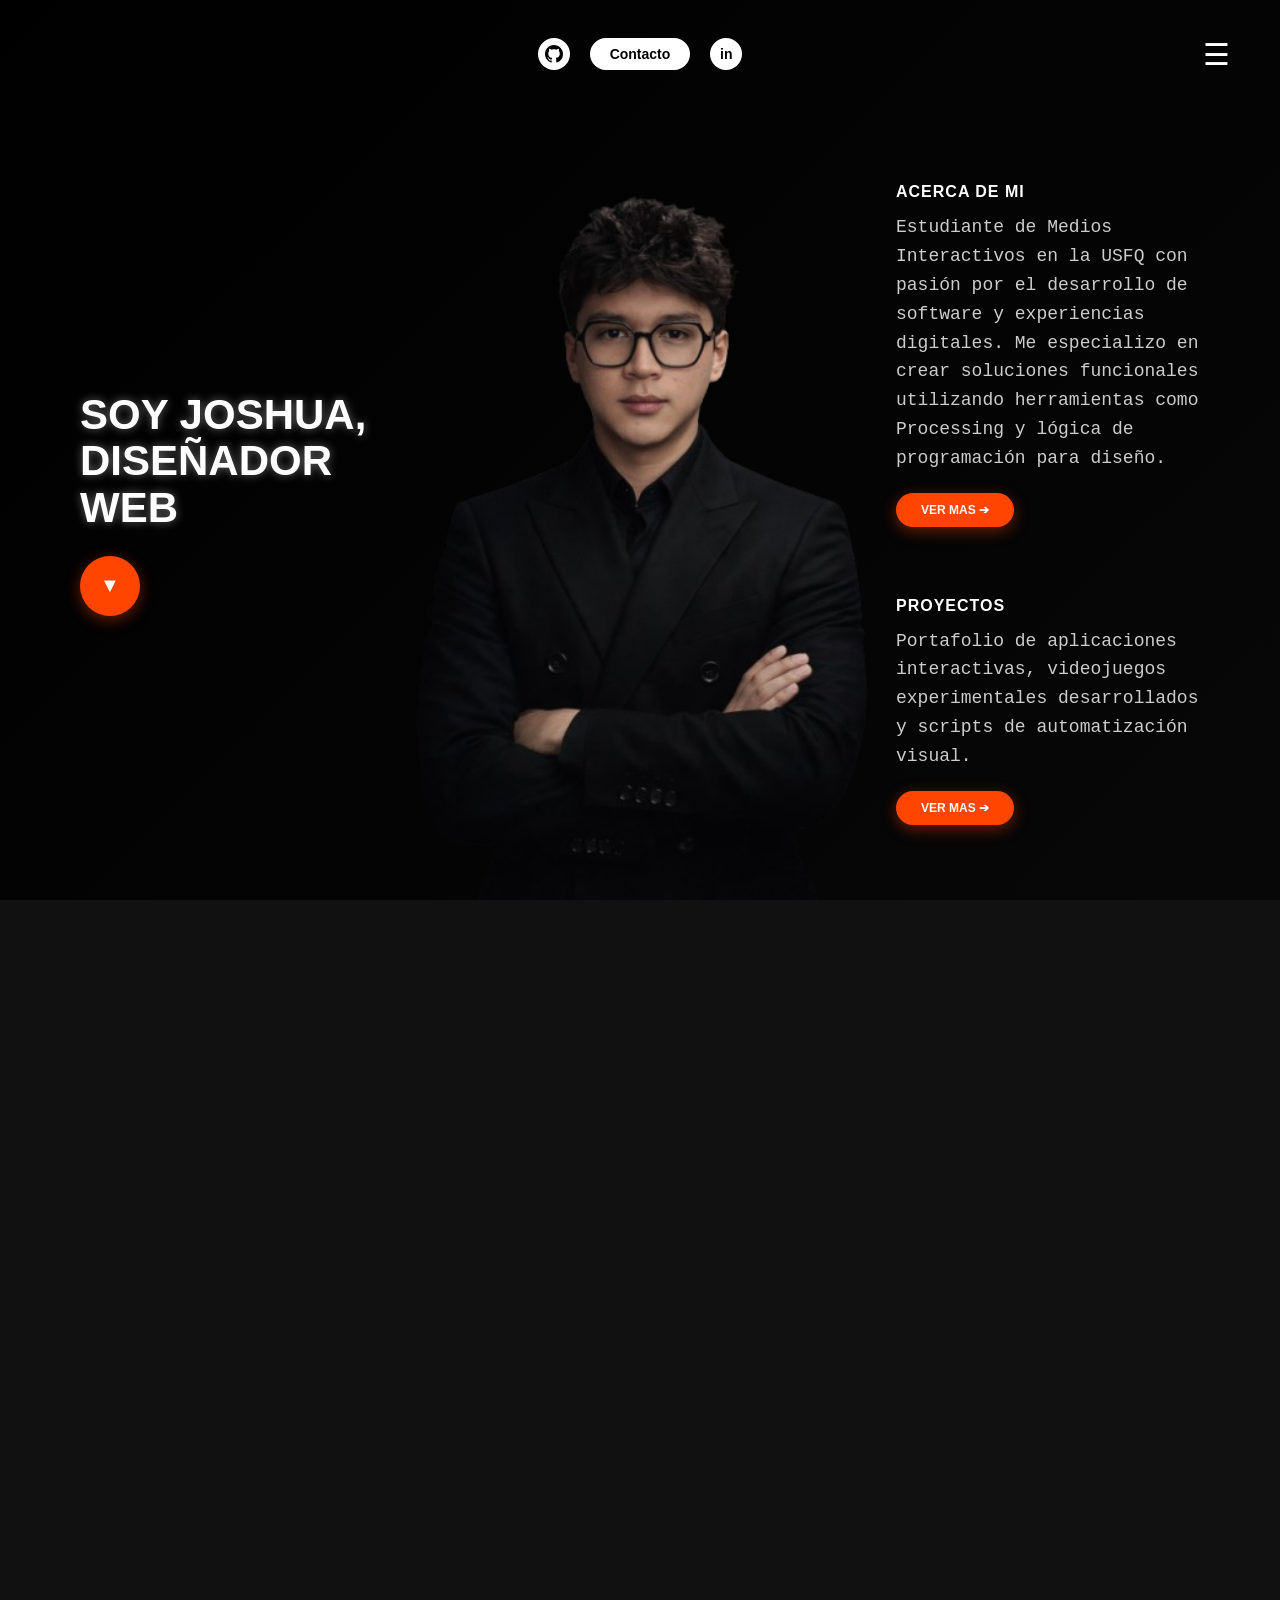
==== index.html @ 3b385e16 "Renombrar home a index para GitHub Pages" ====
<!DOCTYPE html>
<html lang="es">
<head>
    <meta charset="UTF-8">
    <title>Joshua Portafolio</title>
    <link rel="stylesheet" href="../estilos/web.css">
</head>
<body>

    <nav class="barra">
        <div class="redes">
            
            <a href="https://github.com/Scorpwik" target="_blank" rel="noopener" class="circulo-red" title="GitHub">
                <svg width="18" height="18" viewBox="0 0 24 24" fill="currentColor">
                    <path d="M12 0C5.37 0 0 5.37 0 12c0 5.31 3.435 9.795 8.205 11.385.6.105.825-.255.825-.57 0-.285-.015-1.23-.015-2.235-3.015.555-3.795-.735-4.035-1.41-.135-.345-.72-1.41-1.23-1.695-.42-.225-1.02-.78-.015-.795.945-.015 1.62.87 1.845 1.23 1.08 1.815 2.805 1.305 3.495.99.105-.78.42-1.305.765-1.605-2.67-.3-5.46-1.335-5.46-5.925 0-1.305.465-2.385 1.23-3.225-.12-.3-.54-1.53.12-3.18 0 0 1.005-.315 3.3 1.23.96-.27 1.98-.405 3-.405s2.04.135 3 .405c2.295-1.56 3.3-1.23 3.3-1.23.66 1.65.24 2.88.12 3.18.765.84 1.23 1.905 1.23 3.225 0 4.605-2.805 5.625-5.475 5.925.435.375.81 1.095.81 2.22 0 1.605-.015 2.895-.015 3.3 0 .315.225.69.825.57A12.02 12.02 0 0024 12c0-6.63-5.37-12-12-12z"/>
                </svg>
            </a>
            
            <a href="contacto.html" class="pildora">Contacto</a>

            <a href="https://www.linkedin.com" target="_blank" rel="noopener" class="circulo-red" title="LinkedIn">in</a>
            
        </div>
        
        <div class="menu">☰</div>
    </nav>

    <div class="contenedor-principal">
        <div class="bloque-izq">
            <h1>SOY JOSHUA,<br>DISEÑADOR WEB</h1>
            <a href="projects.html" class="flecha">▼</a>
        </div>

        <div class="bloque-foto">
            <img src="../assets/yo.png" alt="Joshua" class="foto">
        </div>

       <div class="bloque-der">
            <div class="info">
                <h3>ACERCA DE MI</h3>
                <p>Estudiante de Medios Interactivos en la USFQ con pasión por el desarrollo de software
                y experiencias digitales. Me especializo en crear soluciones funcionales utilizando 
                herramientas como Processing y lógica de programación para diseño.</p>
                <a href="about_me.html" class="btn">VER MAS ➔</a>
            </div>

            <div class="info">
             <h3>PROYECTOS</h3>
             <p>Portafolio de aplicaciones interactivas, videojuegos experimentales desarrollados y scripts de automatización visual.</p>
             <a href="projects.html" class="btn">VER MAS ➔</a>
            </div>
        </div>
    </div>

    <section id="seccion-proyectos" style="height: 100vh; background-color: #111;"></section>
    <div class="menu-overlay" id="menuOverlay">
        <div class="cerrar-menu" id="cerrarMenu">X</div>
        <nav class="menu-links">
            <a href="home.html">HOME</a>
            <a href="projects.html">PROYECTOS</a>
            <a href="about_me.html">ACERCA DE MÍ</a>
            <a href="contacto.html">CONTÁCTAME</a>
        </nav>
    </div>

    <script>
        // Busca el botón de las 3 rayitas (en home se llama 'menu', en otras 'menu-hamburguesa')
        const btnMenu = document.querySelector('.menu-hamburguesa') || document.querySelector('.menu');
        const overlay = document.getElementById('menuOverlay');
        const btnCerrar = document.getElementById('cerrarMenu');

        if (btnMenu && overlay && btnCerrar) {
            // Al hacer clic en las 3 rayitas, aparece el fondo negro
            btnMenu.addEventListener('click', () => {
                overlay.classList.add('activo');
            });

            // Al hacer clic en la X, desaparece el fondo negro
            btnCerrar.addEventListener('click', () => {
                overlay.classList.remove('activo');
            });
        }
    </script>
</body>
</html>
---- estilos/web.css ----
/* Globales */
* {
    margin: 0;
    padding: 0;
    box-sizing: border-box;
}

html {
    scroll-behavior: smooth;
}

body {
    background-color: #000000;
    background: linear-gradient(-45deg, #000000, #0a0a0a, #2c2c2c, #0a0a0a, #000000);
    background-size: 400% 400%;
    animation: gradienteMovimiento 15s ease infinite;
    color: white;
    font-family: Arial, Helvetica, sans-serif; 
    overflow: hidden; 
}

@keyframes gradienteMovimiento {
    0% { background-position: 0% 50%; }
    50% { background-position: 100% 50%; }
    100% { background-position: 0% 50%; }
}

.texto-consola, .info p, .desc {
    font-family: 'Courier New', Courier, monospace;
    font-size: 18px; 
    line-height: 1.6;
    color: #ccc;
}

/* Botones y UI Compartida */
.btn-regresar {
    position: absolute;
    left: 50px; 
    background-color: #FF4500;
    color: white !important; /* Fuerza el color blanco (quita el azul) */
    text-decoration: none !important; /* Quita la línea de abajo del link */
    width: 45px;
    height: 45px;
    border-radius: 50%;
    display: flex;
    justify-content: center;
    align-items: center;
    font-size: 18px;
    font-weight: bold;
    transition: 0.3s ease;
    box-shadow: 0px 4px 15px rgba(255, 69, 0, 0.4);
    z-index: 100; 
}

.btn-regresar:hover {
    transform: scale(1.1);
    background-color: white; 
    color: #FF4500 !important; 
    box-shadow: 0px 6px 20px rgba(255, 69, 0, 0.6);
}

.btn {
    display: inline-block;
    background-color: #FF4500;
    color: white;
    padding: 10px 25px;
    border-radius: 25px;
    font-family: Arial, sans-serif;
    font-weight: bold;
    font-size: 12px;
    text-decoration: none;
    transition: 0.3s ease;
    box-shadow: 0px 4px 15px rgba(255, 69, 0, 0.4); 
}

.flecha {
    background-color: #FF4500;
    color: white;
    width: 60px;
    height: 60px;
    border-radius: 50%;
    display: flex;
    justify-content: center;
    align-items: center;
    text-decoration: none;
    font-size: 20px;
    transition: 0.3s ease;
    box-shadow: 0px 4px 15px rgba(255, 69, 0, 0.4);
}

.btn:hover, .flecha:hover {
    transform: scale(1.1);
    box-shadow: 0px 6px 20px rgba(255, 69, 0, 0.6);
}

/* Navegación (Header) */
.barra {
    height: 12vh;
    display: flex;
    justify-content: center;
    align-items: center;
    position: relative;
}

.redes { 
    display: flex; 
    gap: 20px; 
    align-items: center; 
}

.circulo-red {
    background-color: white;
    color: black;
    width: 32px;
    height: 32px;
    border-radius: 50%;
    display: flex;
    justify-content: center;
    align-items: center;
    text-decoration: none;
    font-weight: bold;
    font-size: 14px;
    transition: 0.3s ease;
}

.pildora {
    background-color: white;
    color: black;
    height: 32px;
    padding: 0 20px;
    border-radius: 20px;
    display: flex;
    justify-content: center;
    align-items: center;
    text-decoration: none;
    font-weight: bold;
    font-size: 14px;
    transition: 0.3s ease;
}

.circulo-red:hover, .pildora:hover {
    background-color: #FF4500;
    color: white;
    transform: scale(1.1);
}

.menu, .menu-hamburguesa {
    position: absolute;
    right: 50px;
    font-size: 30px;
    cursor: pointer;
}

/* Home */
.contenedor-principal {
    display: flex;
    height: 88vh;
    width: 100%;
}

.bloque-izq {
    width: 30%;
    display: flex;
    flex-direction: column;
    justify-content: center;
    padding-left: 80px;
}

.bloque-izq h1 {
    font-family: Arial, sans-serif;
    font-weight: 900;
    font-size: 42px;
    line-height: 1.1;
    margin-bottom: 25px;
    text-shadow: 0px 0px 10px rgba(255, 255, 255, 0.4);
}

.bloque-foto {
    width: 40%;
    display: flex;
    align-items: flex-end;
    justify-content: center;
}

.foto {
    height: 95%;
    width: auto;
    object-fit: contain;
}

.bloque-der {
    width: 30%;
    display: flex;
    flex-direction: column;
    justify-content: center;
    padding-right: 60px;
    gap: 70px;
}

.info { max-width: 320px; }

.info h3 {
    font-family: Arial, sans-serif;
    font-size: 16px;
    margin-bottom: 12px;
    letter-spacing: 1px;
}

.info p { margin-bottom: 20px; }

/* Acerca de mi */
.pagina-acerca {
    min-height: 100vh;
    overflow-y: auto;
}

.header-acerca {
    display: flex;
    justify-content: center;
    align-items: center;
    padding: 30px 5%;
    position: relative;
    margin-bottom: 30px;
}

.header-acerca h1 {
    font-family: Arial, sans-serif;
    font-weight: 900; 
    font-size: 42px;  
    letter-spacing: 2px; 
    text-shadow: 0px 0px 10px rgba(255, 255, 255, 0.4);
}

.contenedor-acerca {
    display: flex;
    justify-content: center; 
    align-items: stretch; 
    max-width: 1100px; 
    margin: 0 auto;
    padding: 0 20px;
}

h2 {
    font-family: Arial, sans-serif;
    font-weight: bold;
    font-size: 1.4rem;
    margin-bottom: 25px;
    text-shadow: 0px 0px 8px rgba(255, 255, 255, 0.3);
}

.col-izq {
    width: 42%; 
    padding-right: 40px; 
    display: flex;
    flex-direction: column;
}

.col-izq p {
    line-height: 2;
    margin-bottom: 40px;
}

.col-centro {
    width: 16%; 
    display: flex;
    flex-direction: column;
    align-items: center;
    justify-content: space-between; 
    padding: 10px 0 30px 0; 
}

.rombo {
    width: 34px;  
    height: 34px; 
    background: linear-gradient(135deg, #FF4500 0%, #1a0700 100%);
    transform: rotate(45deg);
    box-shadow: inset -2px -2px 5px rgba(0,0,0,0.5);
}

.rombo.izq { margin-right: 45px; }
.rombo.der { margin-left: 45px; }

.col-der {
    width: 42%; 
    padding-left: 40px; 
}

.grupo-habilidades { margin-bottom: 40px; }

.titulo-cat {
    font-family: 'Courier New', Courier, monospace;
    font-size: 17px;
    color: #ccc;
    margin-bottom: 15px;
}

.arbol { margin-left: 10px; }

.rama {
    position: relative;
    padding-left: 25px;
    padding-bottom: 20px;
}

.rama::before {
    content: '';
    position: absolute;
    top: 0; bottom: 0; left: 0;
    width: 1px;
    background-color: #888;
}

.rama:first-child::before { top: 15px; }
.rama:last-child::before { bottom: calc(100% - 15px); }

.rama::after {
    content: '';
    position: absolute;
    top: 14px; left: 0;
    width: 20px; height: 1px;
    background-color: #888;
}

.etiqueta {
    display: inline-block;
    background-color: #FF4500;
    color: white;
    padding: 4px 10px;
    border-radius: 4px;
    font-family: 'Courier New', Courier, monospace;
    font-weight: bold;
    font-size: 14px;
    margin-bottom: 8px;
    position: relative;
    z-index: 2;
}

/* Proyectos */
body.pagina-proyectos {
    min-height: 100vh;
    overflow-y: auto !important; 
    overflow-x: hidden;
}

.contenedor-proyectos {
    display: flex;
    padding: 0 3%;
    gap: 60px;
    max-width: 1700px;
    margin: 0 auto;
    margin-top: 4vh;
}

.galeria-grid {
    flex: 1;
    display: grid;
    grid-template-columns: repeat(3, 1fr); 
    gap: 120px 40px; 
    padding-bottom: 150px;
}

.contenedor-ficha {
    display: flex;
    flex-direction: column;
    gap: 20px;
}

.caja-proyecto {
    position: relative;
    aspect-ratio: 4 / 3; 
    background-color: #222; 
    border-radius: 10px;
    overflow: hidden;
    transition: transform 0.3s ease, box-shadow 0.3s ease;
    box-shadow: 0 4px 15px rgba(0,0,0,0.5);
}

.caja-proyecto img {
    width: 100%;
    height: 100%;
    object-fit: cover;
    opacity: 0.8; 
    transition: 0.3s;
}

.caja-proyecto:hover {
    transform: translateY(-8px);
    box-shadow: 0 10px 30px rgba(255, 69, 0, 0.5);
}

.caja-proyecto:hover img {
    opacity: 1; 
    transform: scale(1.05); 
}

.overlay {
    position: absolute;
    top: 0; left: 0;
    width: 100%; height: 100%;
    background: rgba(255, 69, 0, 0.8);
    display: flex;
    justify-content: center;
    align-items: center;
    color: white;
    font-family: Arial, sans-serif;
    font-size: 20px;
    font-weight: 900;
    letter-spacing: 2px;
    opacity: 0;
    transition: 0.3s ease;
}

.caja-proyecto:hover .overlay {
    opacity: 1;
}

.texto-abajo h3 {
    font-family: Arial, sans-serif;
    font-weight: bold;
    font-size: 20px;
    margin-bottom: 10px;
    color: white;
    text-transform: uppercase;
    letter-spacing: 1px;
}

.texto-abajo .texto-consola {
    font-size: 15px;
    line-height: 1.6;
    color: #bbb;
}

/* Nav lateral y animaciones */
.barra-navegacion {
    width: 60px;
    display: flex;
    justify-content: center;
}

.riel-naranja {
    position: sticky;
    top: calc(50vh - 175px); 
    width: 18px; 
    height: 350px; 
    background-color: #FF4500;
    border-radius: 20px;
    display: flex;
    flex-direction: column;
    justify-content: space-between; 
    align-items: center;
    padding: 10px 0;
    box-shadow: 0 0 15px rgba(255, 69, 0, 0.4);
}

.hueco-negro {
    display: block;
    width: 12px;
    height: 12px;
    background-color: #0d0d0d; 
    border-radius: 50%;
    cursor: pointer;
    transition: transform 0.2s ease;
}

.hueco-negro:hover {
    transform: scale(1.5);
}

#fila-1, #fila-2 {
    scroll-margin-top: 150px; 
}

.bola-verde {
    position: absolute;
    width: 16px; 
    height: 16px;
    background-color: #2F8867; 
    border-radius: 50%;
    top: 8px; /* Posición inicial */
    transition: top 0.3s ease; /* Transición suave al soltarla */
    cursor: grab; /* Muestra una manito abierta indicando que se puede agarrar */
    z-index: 10;
}

/* Cambia a una manito cerrada cuando le das clic y la arrastras */
.bola-verde:active {
    cursor: grabbing; 
}

@keyframes saltarBola {
    0%, 49.99%   { top: 8px; }      
    50%, 100%    { top: 326px; }    
}

/* Contacto */
body.pagina-contacto {
    overflow-y: auto !important;
}

.contenedor-contacto {
    display: flex;
    justify-content: center;
    align-items: center;
    padding: 0 20px;
    margin-top: 2vh;
}

.caja-formulario {
    background-color: rgba(15, 15, 15, 0.8);
    border: 1px solid #333;
    border-radius: 15px;
    padding: 50px;
    width: 100%;
    max-width: 600px;
    box-shadow: 0 10px 30px rgba(0,0,0,0.8);
}

.caja-formulario h2 {
    text-align: center;
    font-size: 2rem;
    letter-spacing: 2px;
}

.grupo-form {
    margin-bottom: 25px;
    display: flex;
    flex-direction: column;
}

.grupo-form label {
    font-family: Arial, sans-serif;
    font-weight: bold;
    font-size: 14px;
    margin-bottom: 8px;
    color: #FF4500;
}

.input-con-boton {
    display: flex;
    align-items: center;
    gap: 10px;
}

.input-con-boton input[type="text"],
.input-con-boton input[type="tel"],
.input-con-boton input[type="email"],
.input-con-boton textarea {
    flex: 1;
    background-color: #000;
    border: 1px solid #444;
    border-radius: 8px;
    padding: 12px 15px;
    color: white;
    font-family: 'Courier New', Courier, monospace;
    font-size: 15px;
    transition: 0.3s ease;
}

.input-con-boton input:focus,
.input-con-boton textarea:focus {
    outline: none;
    border-color: #FF4500;
    box-shadow: 0 0 10px rgba(255, 69, 0, 0.3);
}

.input-con-boton textarea {
    resize: vertical;
}

.btn-borrar {
    background-color: transparent;
    border: 1px solid #555;
    color: #888;
    width: 35px;
    height: 35px;
    border-radius: 5px;
    font-weight: bold;
    cursor: pointer;
    transition: 0.3s;
}

.btn-borrar:hover {
    background-color: #FF4500;
    border-color: #FF4500;
    color: white;
}

.btn-borrar-txt {
    align-self: flex-start;
    margin-top: 5px;
}

.grupo-radios {
    display: flex;
    gap: 20px;
    align-items: center;
}

.label-radio {
    color: white !important;
    font-weight: normal !important;
    cursor: pointer;
}

.btn-enviar {
    font-size: 16px;
    padding: 15px 40px;
    cursor: pointer;
    border: none;
}
/* =========================================
   7. MENÚ HAMBURGUESA (Pantalla Completa)
   ========================================= */
.menu-overlay {
    position: fixed;
    top: 0;
    left: 0;
    width: 100%;
    height: 100vh;
    background-color: rgba(0, 0, 0, 0.95); /* Fondo negro casi sólido */
    z-index: 9999; /* Por encima de toda la página */
    display: flex;
    justify-content: center;
    align-items: center;
    
    /* Animación para que aparezca y desaparezca suavemente */
    opacity: 0;
    pointer-events: none; /* Inhabilita los clics cuando está invisible */
    transition: opacity 0.4s ease;
}

/* Esta clase se activará con JavaScript */
.menu-overlay.activo {
    opacity: 1;
    pointer-events: all;
}

.cerrar-menu {
    position: absolute;
    top: 40px;
    right: 50px;
    font-size: 35px;
    color: white;
    cursor: pointer;
    font-family: Arial, sans-serif;
    font-weight: bold;
    transition: 0.3s;
}

.cerrar-menu:hover {
    color: #FF4500;
    transform: scale(1.1);
}

.menu-links {
    display: flex;
    flex-direction: column;
    gap: 40px;
    text-align: center;
}

.menu-links a {
    color: white;
    text-decoration: none;
    font-family: Arial, sans-serif;
    font-size: 36px;
    font-weight: 900;
    letter-spacing: 4px;
    transition: 0.3s;
}

.menu-links a:hover {
    color: #FF4500;
    transform: translateY(-5px); /* Pequeño salto al pasar el mouse */
}
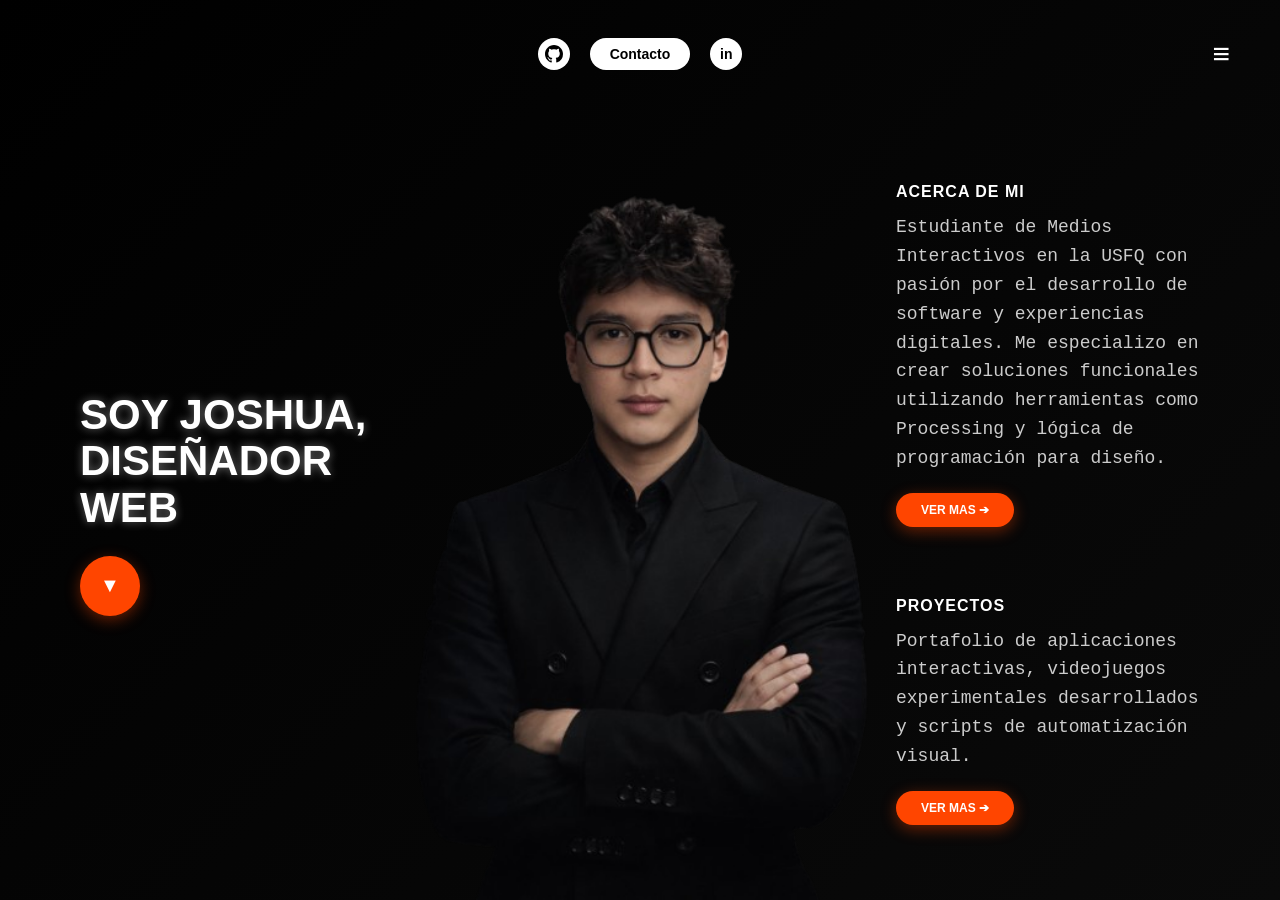
==== commit c74eeda8: "Arreglando rutas de CSS y fotos" ====
--- a/index.html
+++ b/index.html
@@ -3,83 +3,68 @@
 <head>
     <meta charset="UTF-8">
     <title>Joshua Portafolio</title>
-    <link rel="stylesheet" href="../estilos/web.css">
+    <link rel="stylesheet" href="estilos/web.css">
 </head>
 <body>
 
     <nav class="barra">
         <div class="redes">
-            
             <a href="https://github.com/Scorpwik" target="_blank" rel="noopener" class="circulo-red" title="GitHub">
                 <svg width="18" height="18" viewBox="0 0 24 24" fill="currentColor">
                     <path d="M12 0C5.37 0 0 5.37 0 12c0 5.31 3.435 9.795 8.205 11.385.6.105.825-.255.825-.57 0-.285-.015-1.23-.015-2.235-3.015.555-3.795-.735-4.035-1.41-.135-.345-.72-1.41-1.23-1.695-.42-.225-1.02-.78-.015-.795.945-.015 1.62.87 1.845 1.23 1.08 1.815 2.805 1.305 3.495.99.105-.78.42-1.305.765-1.605-2.67-.3-5.46-1.335-5.46-5.925 0-1.305.465-2.385 1.23-3.225-.12-.3-.54-1.53.12-3.18 0 0 1.005-.315 3.3 1.23.96-.27 1.98-.405 3-.405s2.04.135 3 .405c2.295-1.56 3.3-1.23 3.3-1.23.66 1.65.24 2.88.12 3.18.765.84 1.23 1.905 1.23 3.225 0 4.605-2.805 5.625-5.475 5.925.435.375.81 1.095.81 2.22 0 1.605-.015 2.895-.015 3.3 0 .315.225.69.825.57A12.02 12.02 0 0024 12c0-6.63-5.37-12-12-12z"/>
                 </svg>
             </a>
-            
-            <a href="contacto.html" class="pildora">Contacto</a>
-
+            <a href="paginas/contacto.html" class="pildora">Contacto</a>
             <a href="https://www.linkedin.com" target="_blank" rel="noopener" class="circulo-red" title="LinkedIn">in</a>
-            
         </div>
-        
-        <div class="menu">☰</div>
+        <div class="menu-hamburguesa">≡</div>
     </nav>
 
     <div class="contenedor-principal">
         <div class="bloque-izq">
             <h1>SOY JOSHUA,<br>DISEÑADOR WEB</h1>
-            <a href="projects.html" class="flecha">▼</a>
+            <a href="paginas/projects.html" class="flecha">▼</a>
         </div>
 
         <div class="bloque-foto">
-            <img src="../assets/yo.png" alt="Joshua" class="foto">
+            <img src="assets/yo.png" alt="Joshua" class="foto">
         </div>
 
-       <div class="bloque-der">
+        <div class="bloque-der">
             <div class="info">
                 <h3>ACERCA DE MI</h3>
-                <p>Estudiante de Medios Interactivos en la USFQ con pasión por el desarrollo de software
-                y experiencias digitales. Me especializo en crear soluciones funcionales utilizando 
-                herramientas como Processing y lógica de programación para diseño.</p>
-                <a href="about_me.html" class="btn">VER MAS ➔</a>
+                <p>Estudiante de Medios Interactivos en la USFQ con pasión por el desarrollo de software y experiencias digitales. Me especializo en crear soluciones funcionales utilizando herramientas como Processing y lógica de programación para diseño.</p>
+                <a href="paginas/about_me.html" class="btn">VER MAS ➔</a>
             </div>
 
             <div class="info">
-             <h3>PROYECTOS</h3>
-             <p>Portafolio de aplicaciones interactivas, videojuegos experimentales desarrollados y scripts de automatización visual.</p>
-             <a href="projects.html" class="btn">VER MAS ➔</a>
+                <h3>PROYECTOS</h3>
+                <p>Portafolio de aplicaciones interactivas, videojuegos experimentales desarrollados y scripts de automatización visual.</p>
+                <a href="paginas/projects.html" class="btn">VER MAS ➔</a>
             </div>
         </div>
     </div>
 
-    <section id="seccion-proyectos" style="height: 100vh; background-color: #111;"></section>
     <div class="menu-overlay" id="menuOverlay">
         <div class="cerrar-menu" id="cerrarMenu">X</div>
         <nav class="menu-links">
-            <a href="home.html">HOME</a>
-            <a href="projects.html">PROYECTOS</a>
-            <a href="about_me.html">ACERCA DE MÍ</a>
-            <a href="contacto.html">CONTÁCTAME</a>
+            <a href="index.html">HOME</a>
+            <a href="paginas/projects.html">PROYECTOS</a>
+            <a href="paginas/about_me.html">ACERCA DE MÍ</a>
+            <a href="paginas/contacto.html">CONTÁCTAME</a>
         </nav>
     </div>
 
     <script>
-        // Busca el botón de las 3 rayitas (en home se llama 'menu', en otras 'menu-hamburguesa')
         const btnMenu = document.querySelector('.menu-hamburguesa') || document.querySelector('.menu');
         const overlay = document.getElementById('menuOverlay');
         const btnCerrar = document.getElementById('cerrarMenu');
 
         if (btnMenu && overlay && btnCerrar) {
-            // Al hacer clic en las 3 rayitas, aparece el fondo negro
-            btnMenu.addEventListener('click', () => {
-                overlay.classList.add('activo');
-            });
-
-            // Al hacer clic en la X, desaparece el fondo negro
-            btnCerrar.addEventListener('click', () => {
-                overlay.classList.remove('activo');
-            });
+            btnMenu.addEventListener('click', () => { overlay.classList.add('activo'); });
+            btnCerrar.addEventListener('click', () => { overlay.classList.remove('activo'); });
         }
     </script>
+
 </body>
 </html>
--- a/estilos/web.css
+++ b/estilos/web.css
@@ -671,5 +671,5 @@
 
 .menu-links a:hover {
     color: #FF4500;
-    transform: translateY(-5px); /* Pequeño salto al pasar el mouse */
+    transform: translateY(-5px);
 }
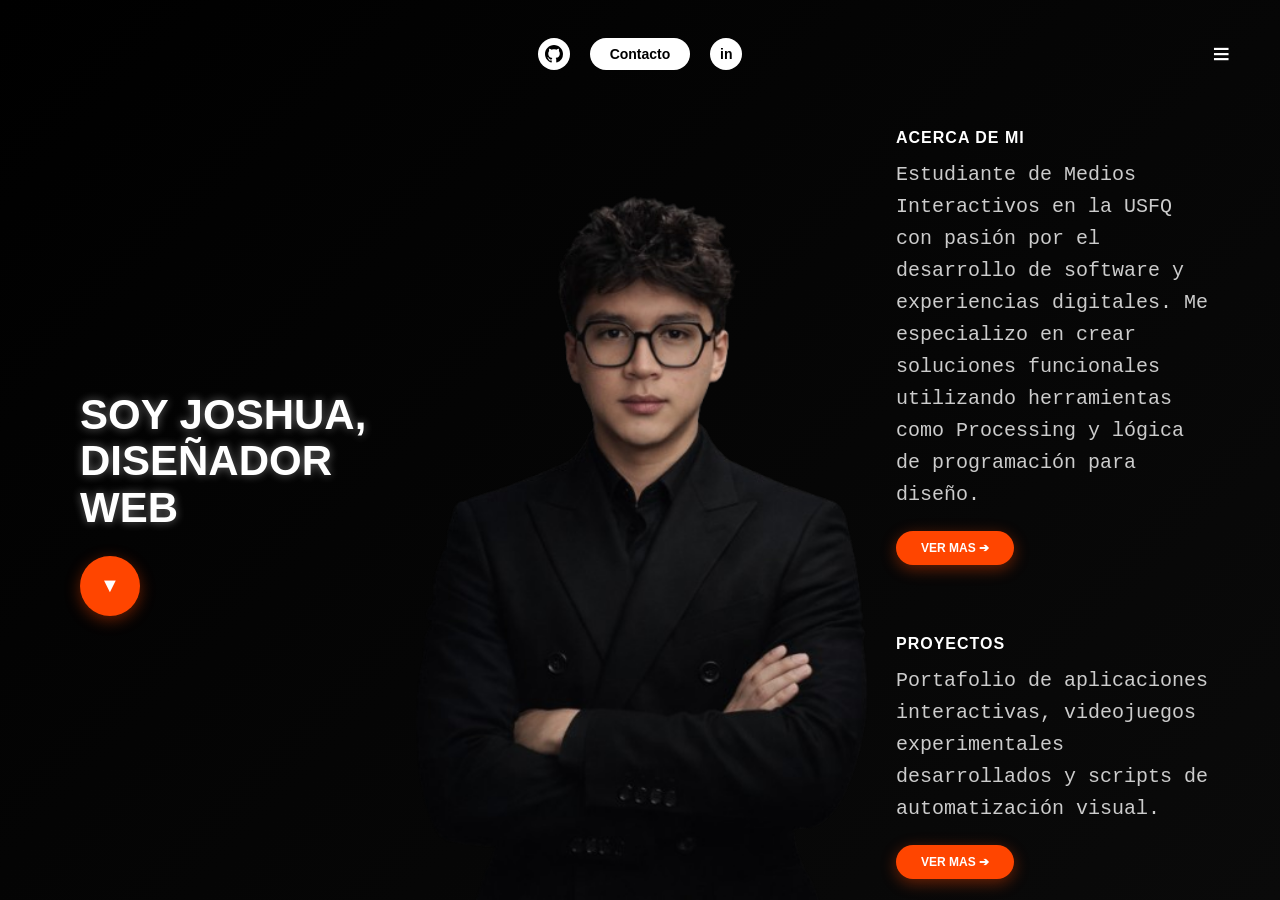
==== commit e497e708: "Arreglando rutas de CSS y fotos" ====
--- a/index.html
+++ b/index.html
@@ -15,7 +15,7 @@
                 </svg>
             </a>
             <a href="paginas/contacto.html" class="pildora">Contacto</a>
-            <a href="https://www.linkedin.com" target="_blank" rel="noopener" class="circulo-red" title="LinkedIn">in</a>
+            <a href="https://www.linkedin.com/in/joshua-lozada-95817a232" target="_blank" rel="noopener" class="circulo-red" title="LinkedIn">in</a>
         </div>
         <div class="menu-hamburguesa">≡</div>
     </nav>
@@ -48,7 +48,7 @@
     <div class="menu-overlay" id="menuOverlay">
         <div class="cerrar-menu" id="cerrarMenu">X</div>
         <nav class="menu-links">
-            <a href="index.html">HOME</a>
+            <a href="../index.html">HOME</a>
             <a href="paginas/projects.html">PROYECTOS</a>
             <a href="paginas/about_me.html">ACERCA DE MÍ</a>
             <a href="paginas/contacto.html">CONTÁCTAME</a>
--- a/estilos/web.css
+++ b/estilos/web.css
@@ -1,4 +1,6 @@
-/* Globales */
+/* =========================================
+   1. GLOBALES Y TIPOGRAFÍA
+   ========================================= */
 * {
     margin: 0;
     padding: 0;
@@ -16,7 +18,7 @@
     animation: gradienteMovimiento 15s ease infinite;
     color: white;
     font-family: Arial, Helvetica, sans-serif; 
-    overflow: hidden; 
+    overflow-x: hidden; 
 }
 
 @keyframes gradienteMovimiento {
@@ -27,18 +29,29 @@
 
 .texto-consola, .info p, .desc {
     font-family: 'Courier New', Courier, monospace;
-    font-size: 18px; 
+    font-size: 20px; 
     line-height: 1.6;
     color: #ccc;
 }
 
-/* Botones y UI Compartida */
+
+h2 {
+    font-family: Arial, sans-serif;
+    font-weight: bold;
+    font-size: 1.4rem;
+    margin-bottom: 25px;
+    text-shadow: 0px 0px 8px rgba(255, 255, 255, 0.3);
+}
+
+/* =========================================
+   2. COMPONENTES UI (BOTONES Y ETIQUETAS)
+   ========================================= */
 .btn-regresar {
     position: absolute;
     left: 50px; 
     background-color: #FF4500;
-    color: white !important; /* Fuerza el color blanco (quita el azul) */
-    text-decoration: none !important; /* Quita la línea de abajo del link */
+    color: white !important;
+    text-decoration: none !important;
     width: 45px;
     height: 45px;
     border-radius: 50%;
@@ -93,7 +106,26 @@
     box-shadow: 0px 6px 20px rgba(255, 69, 0, 0.6);
 }
 
-/* Navegación (Header) */
+.pildora-cat {
+    display: inline-block;
+    font-family: Arial, sans-serif;
+    font-size: 11px;
+    font-weight: bold;
+    text-transform: uppercase;
+    letter-spacing: 1px;
+    padding: 4px 12px;
+    border-radius: 15px;
+    margin-bottom: 12px;
+}
+
+.cat-programacion { border: 1px solid #4da6ff; color: #4da6ff; } 
+.cat-fotografia { border: 1px solid #e6e6e6; color: #e6e6e6; }   
+.cat-animacion { border: 1px solid #FF4500; color: #FF4500; }     
+.cat-proceso { border: 1px solid #555; color: #888; }             
+
+/* =========================================
+   3. NAVEGACIÓN (HEADER Y MENÚ HAMBURGUESA)
+   ========================================= */
 .barra {
     height: 12vh;
     display: flex;
@@ -151,7 +183,71 @@
     cursor: pointer;
 }
 
-/* Home */
+.menu-overlay {
+    position: fixed;
+    top: 0;
+    left: 0;
+    width: 100%;
+    height: 100vh;
+    background-color: rgba(0, 0, 0, 0.95);
+    z-index: 9999; 
+    display: flex;
+    justify-content: center;
+    align-items: center;
+    opacity: 0;
+    pointer-events: none; 
+    transition: opacity 0.4s ease;
+}
+
+.menu-overlay.activo {
+    opacity: 1;
+    pointer-events: all;
+}
+
+.cerrar-menu {
+    position: absolute;
+    top: 40px;
+    right: 50px;
+    font-size: 35px;
+    color: white;
+    cursor: pointer;
+    font-family: Arial, sans-serif;
+    font-weight: bold;
+    transition: 0.3s;
+}
+
+.cerrar-menu:hover {
+    color: #FF4500;
+    transform: scale(1.1);
+}
+
+.menu-links {
+    display: flex;
+    flex-direction: column;
+    gap: 40px;
+    text-align: center;
+}
+
+.menu-links a {
+    color: white;
+    text-decoration: none;
+    font-family: Arial, sans-serif;
+    font-size: 36px;
+    font-weight: 900;
+    letter-spacing: 4px;
+    transition: 0.3s;
+}
+
+.menu-links a:hover {
+    color: #FF4500;
+    transform: translateY(-5px);
+}
+
+/* =========================================
+   4. PÁGINAS PRINCIPALES
+   ========================================= */
+
+/* --- 4.1 Home --- */
 .contenedor-principal {
     display: flex;
     height: 88vh;
@@ -208,10 +304,10 @@
 
 .info p { margin-bottom: 20px; }
 
-/* Acerca de mi */
+/* --- 4.2 Acerca de Mí --- */
 .pagina-acerca {
     min-height: 100vh;
-    overflow-y: auto;
+    overflow: hidden;
 }
 
 .header-acerca {
@@ -240,14 +336,6 @@
     padding: 0 20px;
 }
 
-h2 {
-    font-family: Arial, sans-serif;
-    font-weight: bold;
-    font-size: 1.4rem;
-    margin-bottom: 25px;
-    text-shadow: 0px 0px 8px rgba(255, 255, 255, 0.3);
-}
-
 .col-izq {
     width: 42%; 
     padding-right: 40px; 
@@ -266,13 +354,13 @@
     flex-direction: column;
     align-items: center;
     justify-content: space-between; 
-    padding: 10px 0 30px 0; 
+    padding: 10px 0 100px 0; 
 }
 
 .rombo {
     width: 34px;  
     height: 34px; 
-    background: linear-gradient(135deg, #FF4500 0%, #1a0700 100%);
+    background: linear-gradient(135deg, #FF4500 0%, #371002 100%);
     transform: rotate(45deg);
     box-shadow: inset -2px -2px 5px rgba(0,0,0,0.5);
 }
@@ -335,164 +423,7 @@
     z-index: 2;
 }
 
-/* Proyectos */
-body.pagina-proyectos {
-    min-height: 100vh;
-    overflow-y: auto !important; 
-    overflow-x: hidden;
-}
-
-.contenedor-proyectos {
-    display: flex;
-    padding: 0 3%;
-    gap: 60px;
-    max-width: 1700px;
-    margin: 0 auto;
-    margin-top: 4vh;
-}
-
-.galeria-grid {
-    flex: 1;
-    display: grid;
-    grid-template-columns: repeat(3, 1fr); 
-    gap: 120px 40px; 
-    padding-bottom: 150px;
-}
-
-.contenedor-ficha {
-    display: flex;
-    flex-direction: column;
-    gap: 20px;
-}
-
-.caja-proyecto {
-    position: relative;
-    aspect-ratio: 4 / 3; 
-    background-color: #222; 
-    border-radius: 10px;
-    overflow: hidden;
-    transition: transform 0.3s ease, box-shadow 0.3s ease;
-    box-shadow: 0 4px 15px rgba(0,0,0,0.5);
-}
-
-.caja-proyecto img {
-    width: 100%;
-    height: 100%;
-    object-fit: cover;
-    opacity: 0.8; 
-    transition: 0.3s;
-}
-
-.caja-proyecto:hover {
-    transform: translateY(-8px);
-    box-shadow: 0 10px 30px rgba(255, 69, 0, 0.5);
-}
-
-.caja-proyecto:hover img {
-    opacity: 1; 
-    transform: scale(1.05); 
-}
-
-.overlay {
-    position: absolute;
-    top: 0; left: 0;
-    width: 100%; height: 100%;
-    background: rgba(255, 69, 0, 0.8);
-    display: flex;
-    justify-content: center;
-    align-items: center;
-    color: white;
-    font-family: Arial, sans-serif;
-    font-size: 20px;
-    font-weight: 900;
-    letter-spacing: 2px;
-    opacity: 0;
-    transition: 0.3s ease;
-}
-
-.caja-proyecto:hover .overlay {
-    opacity: 1;
-}
-
-.texto-abajo h3 {
-    font-family: Arial, sans-serif;
-    font-weight: bold;
-    font-size: 20px;
-    margin-bottom: 10px;
-    color: white;
-    text-transform: uppercase;
-    letter-spacing: 1px;
-}
-
-.texto-abajo .texto-consola {
-    font-size: 15px;
-    line-height: 1.6;
-    color: #bbb;
-}
-
-/* Nav lateral y animaciones */
-.barra-navegacion {
-    width: 60px;
-    display: flex;
-    justify-content: center;
-}
-
-.riel-naranja {
-    position: sticky;
-    top: calc(50vh - 175px); 
-    width: 18px; 
-    height: 350px; 
-    background-color: #FF4500;
-    border-radius: 20px;
-    display: flex;
-    flex-direction: column;
-    justify-content: space-between; 
-    align-items: center;
-    padding: 10px 0;
-    box-shadow: 0 0 15px rgba(255, 69, 0, 0.4);
-}
-
-.hueco-negro {
-    display: block;
-    width: 12px;
-    height: 12px;
-    background-color: #0d0d0d; 
-    border-radius: 50%;
-    cursor: pointer;
-    transition: transform 0.2s ease;
-}
-
-.hueco-negro:hover {
-    transform: scale(1.5);
-}
-
-#fila-1, #fila-2 {
-    scroll-margin-top: 150px; 
-}
-
-.bola-verde {
-    position: absolute;
-    width: 16px; 
-    height: 16px;
-    background-color: #2F8867; 
-    border-radius: 50%;
-    top: 8px; /* Posición inicial */
-    transition: top 0.3s ease; /* Transición suave al soltarla */
-    cursor: grab; /* Muestra una manito abierta indicando que se puede agarrar */
-    z-index: 10;
-}
-
-/* Cambia a una manito cerrada cuando le das clic y la arrastras */
-.bola-verde:active {
-    cursor: grabbing; 
-}
-
-@keyframes saltarBola {
-    0%, 49.99%   { top: 8px; }      
-    50%, 100%    { top: 326px; }    
-}
-
-/* Contacto */
+/* --- 4.3 Contacto --- */
 body.pagina-contacto {
     overflow-y: auto !important;
 }
@@ -506,7 +437,7 @@
 }
 
 .caja-formulario {
-    background-color: rgba(15, 15, 15, 0.8);
+    background-color: rgba(15, 15, 15, 0.382);
     border: 1px solid #333;
     border-radius: 15px;
     padding: 50px;
@@ -600,6 +531,14 @@
     color: white !important;
     font-weight: normal !important;
     cursor: pointer;
+    opacity: 0.5;
+    transition: opacity 0.3s ease, text-shadow 0.3s ease;
+}
+
+input[type="radio"]:checked + .label-radio {
+    color: #FF4500 !important;
+    text-shadow: 0 0 10px rgba(255, 69, 0, 0.8);
+    opacity: 1;
 }
 
 .btn-enviar {
@@ -608,68 +547,597 @@
     cursor: pointer;
     border: none;
 }
+
+/* --- 4.4 Portafolio (Grid de Proyectos) --- */
+body.pagina-proyectos {
+    min-height: 100vh;
+    overflow-y: auto !important; 
+}
+
+body.sin-scroll {
+    overflow: hidden !important;
+}
+
+.contenedor-proyectos {
+    display: flex;
+    flex-direction: column; 
+    align-items: center; 
+    padding: 0 3%;
+    gap: 10px; 
+    max-width: 1500px;
+    margin: 0 auto;
+    margin-top: 4vh;
+}
+
+.galeria-grid {
+    width: 100%;
+    display: grid;
+    grid-template-columns: repeat(3, 1fr); 
+    gap: 50px 40px; 
+    padding-bottom: 20px; 
+}
+
+.contenedor-ficha {
+    display: flex;
+    flex-direction: column;
+    gap: 20px;
+}
+
+.contenedor-ficha a {
+    text-decoration: none;
+    display: block;
+}
+
+.caja-proyecto {
+    position: relative;
+    aspect-ratio: 4 / 3; 
+    background-color: #222; 
+    border-radius: 10px;
+    overflow: hidden;
+    transition: transform 0.3s ease, box-shadow 0.3s ease;
+    box-shadow: 0 4px 15px rgba(0,0,0,0.5);
+}
+
+.caja-proyecto img {
+    width: 100%;
+    height: 100%;
+    object-fit: cover;
+    opacity: 0.8; 
+    transition: 0.3s;
+}
+
+.caja-proyecto:hover {
+    transform: translateY(-8px);
+    box-shadow: 0 10px 30px rgba(255, 69, 0, 0.5);
+}
+
+.caja-proyecto:hover img {
+    opacity: 1; 
+    transform: scale(1.05); 
+}
+
+.overlay {
+    position: absolute;
+    top: 0; left: 0;
+    width: 100%; height: 100%;
+    background: rgba(255, 69, 0, 0.8);
+    display: flex;
+    justify-content: center;
+    align-items: center;
+    color: white;
+    font-family: Arial, sans-serif;
+    font-size: 20px;
+    font-weight: 900;
+    letter-spacing: 2px;
+    opacity: 0;
+    transition: 0.3s ease;
+}
+
+.caja-proyecto:hover .overlay {
+    opacity: 1;
+}
+
+.texto-abajo h3 {
+    font-family: Arial, sans-serif;
+    font-weight: bold;
+    font-size: 20px;
+    margin-bottom: 10px;
+    color: white;
+    text-transform: uppercase;
+    letter-spacing: 1px;
+}
+
+.texto-abajo .texto-consola {
+    font-size: 20x;
+    line-height: 1.6;
+    color: #bbb;
+}
+
+.fade-in-activo {
+    animation: aparecerSuave 0.6s ease-out forwards;
+}
+
+@keyframes aparecerSuave {
+    0% { opacity: 0; transform: translateY(20px); }
+    100% { opacity: 1; transform: translateY(0); }
+}
+
 /* =========================================
-   7. MENÚ HAMBURGUESA (Pantalla Completa)
+   5. PLANTILLAS DE PROYECTOS INDIVIDUALES
    ========================================= */
-.menu-overlay {
+
+/* --- 5.1 Estructura Base (Usado en Programación) --- */
+.contenedor-proyecto-indv {
+    max-width: 1500px; 
+    margin: 60px auto;
+    padding: 0 3% 100px 3%; 
+}
+
+.hero-proyecto {
+    display: flex;
+    gap: 80px; 
+    align-items: flex-start;
+}
+
+.columna-visual {
+    width: 60%; 
+    display: flex;
+    flex-direction: column;
+    gap: 25px; 
+}
+
+.caja-video-principal,
+.caja-imagen-principal {
+    width: 100%;
+    aspect-ratio: 16 / 9; 
+    border-radius: 15px;
+    overflow: hidden;
+    box-shadow: 0 10px 30px rgba(0,0,0,0.8);
+    border: 1px solid #333;
+}
+
+.video-principal,
+.caja-imagen-principal img {
+    width: 100%;
+    height: 100%;
+    object-fit: cover;
+    display: block;
+    transition: transform 0.4s ease;
+}
+
+.caja-imagen-principal:hover img {
+    transform: scale(1.05); 
+}
+
+.etiquetas-tecnologia {
+    display: flex;
+    gap: 15px;
+    flex-wrap: wrap; 
+}
+
+.pildora-tech {
+    background-color: transparent;
+    color: #FF4500;
+    border: 1px solid #FF4500;
+    padding: 8px 20px;
+    border-radius: 20px;
+    font-family: 'Courier New', Courier, monospace;
+    font-size: 15px;
+    font-weight: bold;
+    box-shadow: 0 0 10px rgba(255, 69, 0, 0.2);
+}
+
+.columna-info {
+    width: 40%; 
+    display: flex;
+    flex-direction: column;
+    justify-content: center;
+    padding-top: 10px;
+}
+
+.titulo-proyecto {
+    font-size: 3rem; 
+    margin-bottom: 20px;
+    color: white;
+    text-transform: uppercase;
+    letter-spacing: 2px;
+}
+
+.descripcion-proyecto {
+    font-size: 17px; 
+    line-height: 1.8;
+}
+
+.metadatos-proyecto {
+    margin-top: 25px;
+    margin-bottom: 35px;
+    display: flex;
+    gap: 40px;
+    border-top: 1px solid #333;
+    border-bottom: 1px solid #333;
+    padding: 20px 0;
+}
+
+.meta-item span {
+    color: #FF4500;
+    font-family: Arial, sans-serif;
+    font-size: 18px;
+    font-weight: bold;
+    text-transform: uppercase;
+    letter-spacing: 1px;
+    display: block;
+    margin-bottom: 5px;
+}
+
+.meta-item p {
+    font-family: 'Courier New', Courier, monospace;
+    font-size: 17px;
+    color: #fff;
+    margin: 0;
+}
+
+.btn-proyecto {
+    align-self: flex-start;
+    padding: 15px 35px;
+    font-size: 14px;
+}
+
+.caso-estudio {
+    margin-top: 30px;
+    padding-top: 30px;
+    border-top: 1px solid #333; 
+    display: flex; 
+    gap: 80px; 
+    align-items: flex-start;
+}
+
+.caja-texto-izq { width: 60%; }
+.caja-texto-der { width: 40%; }
+
+.caja-texto-izq h3, 
+.caja-texto-der h3 {
+    color: white;
+    border-left: 4px solid #FF4500; 
+    padding-left: 15px;
+    margin-bottom: 25px;
+    font-family: Arial, sans-serif;
+    font-size: 20px;
+    text-transform: uppercase;
+    letter-spacing: 1px;
+}
+
+.caja-texto-izq p {
+    text-align: justify; 
+    margin-bottom: 15px;
+}
+
+.lista-mecanicas {
+    list-style-type: none; 
+    padding: 0;
+}
+
+.lista-mecanicas li {
+    font-family: 'Courier New', Courier, monospace;
+    font-size: 20px;
+    color: #ccc;
+    line-height: 1.6;
+    margin-bottom: 20px;
+    position: relative;
+    padding-left: 25px; 
+    text-align: justify; 
+}
+
+.lista-mecanicas li::before {
+    content: '►';
+    color: #FF4500;
+    position: absolute;
+    left: 0;
+    top: 2px;
+    font-size: 12px;
+}
+
+.lista-mecanicas strong { color: white; }
+
+/* --- 5.2 Plantilla Fotografía --- */
+.layout-fotografia {
+    max-width: 1600px;
+    margin: 60px auto;
+    padding: 0 3% 100px 3%;
+    display: block; 
+}
+
+.columna-texto-foto {
+    width: 50%;
+    display: flex;
+    flex-direction: column;
+}
+
+.columna-galeria-foto {
+    width: 60%;
+    display: flex;
+    flex-direction: column;
+    gap: 15px; 
+}
+
+.subtitulo-herramientas {
+    color: white;
+    font-family: Arial, sans-serif;
+    font-size: 14px;
+    text-transform: uppercase;
+    letter-spacing: 1px;
+    margin-bottom: 15px;
+    margin-top: 15px;
+}
+
+.galeria-horizontal {
+    display: flex;
+    gap: 20px; 
+    overflow-x: auto; 
+    scroll-behavior: smooth;
+    scroll-snap-type: x mandatory; 
+    -ms-overflow-style: none;  
+    scrollbar-width: none;  
+}
+
+.galeria-horizontal::-webkit-scrollbar { display: none; }
+
+.galeria-horizontal img {
+    height: 500px; 
+    width: auto;
+    border-radius: 10px;
+    object-fit: cover;
+    box-shadow: 0 5px 15px rgba(0,0,0,0.5);
+    flex-shrink: 0; 
+    scroll-snap-align: start; 
+    border: 1px solid #333;
+    transition: transform 0.3s ease;
+}
+
+.galeria-horizontal img:hover { transform: scale(1.02); }
+
+.carrusel-visor {
+    position: relative;
+    width: 110%;
+    aspect-ratio: 3 / 2; 
+    border-radius: 10px;
+    background-color: transparent; 
+    border: none;
+    box-shadow: none;
+    display: flex;
+    justify-content: center;
+    align-items: center;
+    overflow: hidden;
+}
+
+.slide {
+    position: absolute;
+    top: 0;
+    left: 0;
+    width: 100%;
+    height: 100%;
+    object-fit: contain; 
+    opacity: 0;
+    filter: blur(10px); 
+    transition: opacity 0.5s ease, filter 0.5s ease;
+    cursor: zoom-in; 
+}
+
+.slide.activa {
+    opacity: 1;
+    filter: blur(0);
+    z-index: 2;
+}
+
+.slide:hover { transform: scale(1.02); }
+
+.flecha-interior {
+    position: absolute;
+    top: 50%;
+    transform: translateY(-50%);
+    background: transparent; 
+    color: white; 
+    font-size: 55px; 
+    border: none;
+    padding: 0; 
+    cursor: pointer;
+    z-index: 10;
+    transition: all 0.3s ease;
+    text-shadow: 2px 2px 10px rgba(0, 0, 0, 0.8); 
+}
+
+.flecha-interior:hover {
+    background: transparent; 
+    color: #FF4500; 
+    transform: translateY(-50%) scale(1.2); 
+}
+
+.flecha-interior.izq { left: 100px; }
+.flecha-interior.der { right: 100px; }
+
+/* Lightbox de Fotografía */
+.lightbox-overlay {
     position: fixed;
     top: 0;
     left: 0;
     width: 100%;
     height: 100vh;
-    background-color: rgba(0, 0, 0, 0.95); /* Fondo negro casi sólido */
-    z-index: 9999; /* Por encima de toda la página */
-    display: flex;
-    justify-content: center;
-    align-items: center;
-    
-    /* Animación para que aparezca y desaparezca suavemente */
+    background: rgba(0, 0, 0, 0.95); 
+    z-index: 10000; 
+    display: flex;
+    justify-content: center;
+    align-items: center;
     opacity: 0;
-    pointer-events: none; /* Inhabilita los clics cuando está invisible */
+    pointer-events: none;
     transition: opacity 0.4s ease;
 }
 
-/* Esta clase se activará con JavaScript */
-.menu-overlay.activo {
+.lightbox-overlay.activo {
     opacity: 1;
     pointer-events: all;
 }
 
-.cerrar-menu {
+.lightbox-overlay img {
+    max-width: 90%;
+    max-height: 90vh;
+    border-radius: 5px;
+    box-shadow: 0 0 40px rgba(0,0,0,0.9);
+    object-fit: contain; 
+}
+
+.cerrar-lightbox {
     position: absolute;
-    top: 40px;
+    top: 30px;
     right: 50px;
-    font-size: 35px;
+    font-size: 40px;
     color: white;
     cursor: pointer;
     font-family: Arial, sans-serif;
     font-weight: bold;
     transition: 0.3s;
-}
-
-.cerrar-menu:hover {
+    z-index: 10001;
+}
+
+.cerrar-lightbox:hover {
     color: #FF4500;
     transform: scale(1.1);
 }
 
-.menu-links {
-    display: flex;
-    flex-direction: column;
-    gap: 40px;
-    text-align: center;
-}
-
-.menu-links a {
-    color: white;
-    text-decoration: none;
-    font-family: Arial, sans-serif;
-    font-size: 36px;
-    font-weight: 900;
-    letter-spacing: 4px;
+.flecha-lightbox {
+    position: absolute;
+    top: 50%;
+    transform: translateY(-50%);
+    background: none;
+    border: none;
+    color: #FF4500; 
+    font-size: 60px;
+    cursor: pointer;
+    padding: 20px;
     transition: 0.3s;
-}
-
-.menu-links a:hover {
-    color: #FF4500;
-    transform: translateY(-5px);
+    z-index: 10001;
+    text-shadow: 2px 2px 10px rgba(0, 0, 0, 0.8);
+}
+
+.flecha-lightbox:hover {
+    color: white; 
+    transform: translateY(-50%) scale(1.2);
+}
+
+.flecha-lightbox.izq { left: 40px; }
+.flecha-lightbox.der { right: 40px; }
+
+/* --- 5.3 Plantilla Animación (2 Filas Compactas) --- */
+.layout-animacion-nuevo {
+    display: flex;
+    flex-direction: column;
+    gap: 20px; 
+    width: 100%;
+    margin-top: -35px; 
+}
+
+.bloque-superior-animacion {
+    display: flex;
+    gap: 60px;
+    align-items: flex-start;
+    border-bottom: 1px solid #333; 
+    padding-bottom: 15px; 
+}
+
+.titulo-y-desc {
+    width: 70%; 
+    display: flex;
+    flex-direction: column;
+}
+
+.titulo-y-desc .titulo-proyecto {
+    font-size: 2.2rem; 
+    margin-bottom: 10px; 
+}
+
+.caja-meta-animacion {
+    width: 30%; 
+    margin: 0;
+    border: none;
+    padding: 0;
+    display: flex;
+    flex-direction: column; 
+    gap: 10px; 
+    padding-top: 5px; 
+}
+
+.bloque-inferior-animacion {
+    display: flex;
+    gap: 60px;
+    align-items: flex-start;
+}
+
+.zona-video {
+    width: 65%; 
+    display: flex;
+    flex-direction: column;
+    gap: 12px; 
+}
+
+.zona-herramientas {
+    width: 35%; 
+    display: flex;
+    flex-direction: column;
+    gap: 25px; 
+}
+
+.contenedor-video-yt {
+    width: 100%;
+    aspect-ratio: 16 / 9;
+    border-radius: 15px;
+    overflow: hidden;
+    box-shadow: 0 10px 40px rgba(0,0,0,0.8);
+    border: 1px solid #333;
+    background-color: #000;
+}
+
+.contenedor-video-yt iframe,
+.contenedor-video-yt video {
+    width: 100%;
+    height: 100%;
+    border: none;
+    display: block;
+    object-fit: cover;
+}
+.contenedor-video-yt.video-vertical {
+    aspect-ratio: 9 / 16;
+    max-width: 350px; 
+    margin: 0 auto;
+}
+.controles-clips {
+    display: flex;
+    gap: 15px;
+    justify-content: center;
+    align-items: center;
+}
+
+.btn-clip {
+    width: 35px; 
+    height: 35px; 
+    border-radius: 50%;
+    border: 1px solid #FF4500;
+    background-color: transparent;
+    color: white;
+    font-family: Arial, sans-serif;
+    font-size: 15px;
+    font-weight: bold;
+    cursor: pointer;
+    transition: all 0.3s ease;
+    display: flex;
+    justify-content: center;
+    align-items: center;
+}
+
+.btn-clip:hover {
+    box-shadow: 0 0 10px rgba(255, 69, 0, 0.5);
+    transform: scale(1.1);
+}
+
+.btn-clip.activo {
+    background-color: #FF4500;
+    color: white;
+    box-shadow: 0 0 15px rgba(255, 69, 0, 0.6);
 }
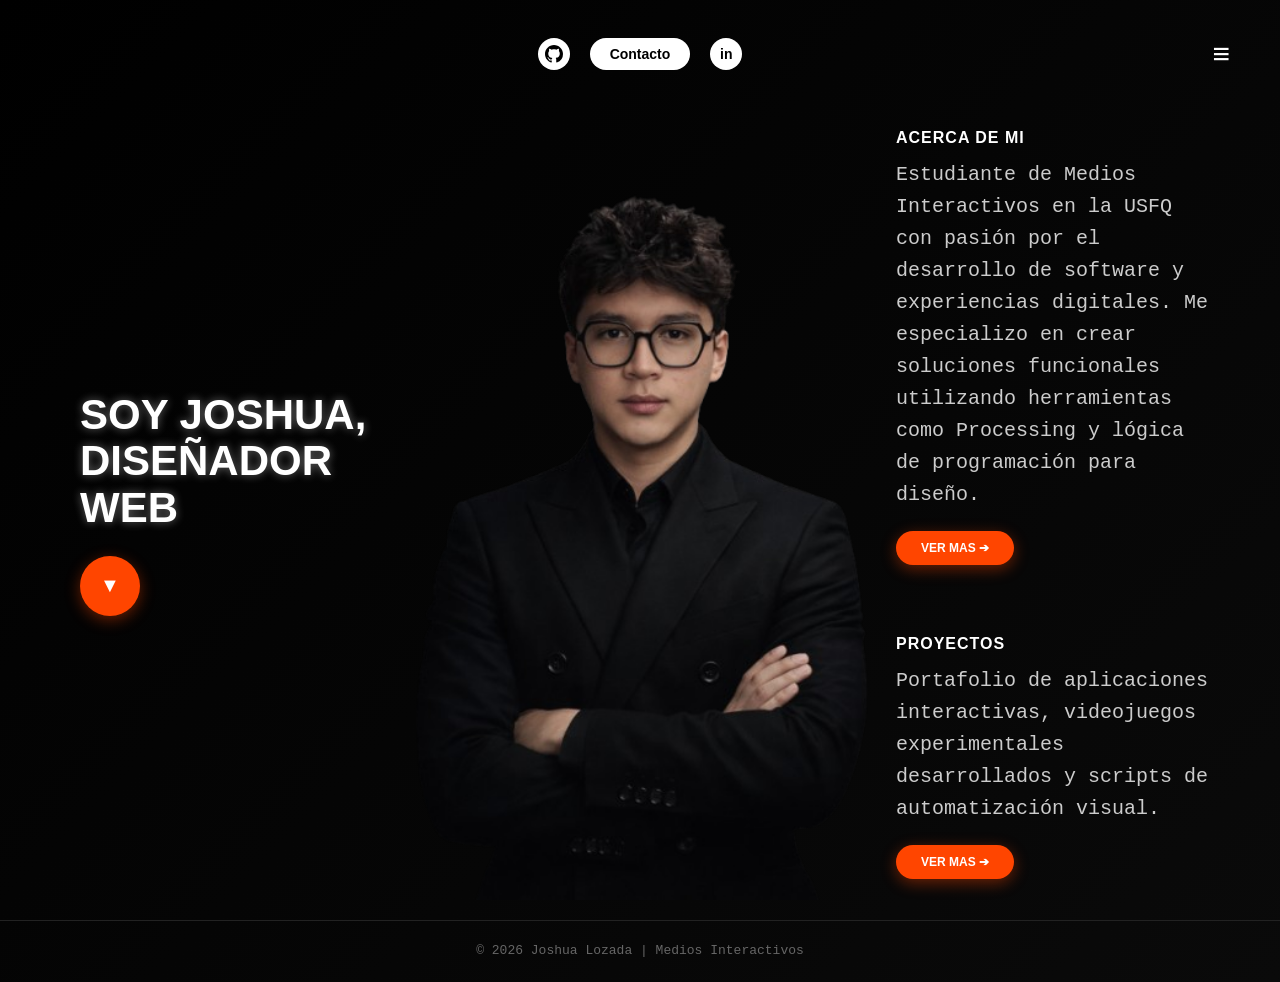
==== commit f5946273: "Arreglando rutas de CSS y fotos" ====
--- a/index.html
+++ b/index.html
@@ -20,17 +20,17 @@
         <div class="menu-hamburguesa">≡</div>
     </nav>
 
-    <div class="contenedor-principal">
-        <div class="bloque-izq">
+    <main class="contenedor-principal">
+        <section class="bloque-izq">
             <h1>SOY JOSHUA,<br>DISEÑADOR WEB</h1>
             <a href="paginas/projects.html" class="flecha">▼</a>
-        </div>
+        </section>
 
-        <div class="bloque-foto">
+        <section class="bloque-foto">
             <img src="assets/yo.png" alt="Joshua" class="foto">
-        </div>
+        </section>
 
-        <div class="bloque-der">
+        <section class="bloque-der">
             <div class="info">
                 <h3>ACERCA DE MI</h3>
                 <p>Estudiante de Medios Interactivos en la USFQ con pasión por el desarrollo de software y experiencias digitales. Me especializo en crear soluciones funcionales utilizando herramientas como Processing y lógica de programación para diseño.</p>
@@ -42,13 +42,17 @@
                 <p>Portafolio de aplicaciones interactivas, videojuegos experimentales desarrollados y scripts de automatización visual.</p>
                 <a href="paginas/projects.html" class="btn">VER MAS ➔</a>
             </div>
-        </div>
-    </div>
+        </section>
+    </main>
+
+    <footer style="text-align: center; padding: 20px; margin-top: 20px; border-top: 1px solid #222;">
+        <p class="texto-consola" style="font-size: 13px; color: #666;">© 2026 Joshua Lozada | Medios Interactivos</p>
+    </footer>
 
     <div class="menu-overlay" id="menuOverlay">
         <div class="cerrar-menu" id="cerrarMenu">X</div>
         <nav class="menu-links">
-            <a href="../index.html">HOME</a>
+            <a href="index.html">HOME</a>
             <a href="paginas/projects.html">PROYECTOS</a>
             <a href="paginas/about_me.html">ACERCA DE MÍ</a>
             <a href="paginas/contacto.html">CONTÁCTAME</a>
@@ -65,6 +69,5 @@
             btnCerrar.addEventListener('click', () => { overlay.classList.remove('activo'); });
         }
     </script>
-
 </body>
 </html>
--- a/estilos/web.css
+++ b/estilos/web.css
@@ -1,6 +1,3 @@
-/* =========================================
-   1. GLOBALES Y TIPOGRAFÍA
-   ========================================= */
 * {
     margin: 0;
     padding: 0;
@@ -34,7 +31,6 @@
     color: #ccc;
 }
 
-
 h2 {
     font-family: Arial, sans-serif;
     font-weight: bold;
@@ -43,9 +39,6 @@
     text-shadow: 0px 0px 8px rgba(255, 255, 255, 0.3);
 }
 
-/* =========================================
-   2. COMPONENTES UI (BOTONES Y ETIQUETAS)
-   ========================================= */
 .btn-regresar {
     position: absolute;
     left: 50px; 
@@ -123,9 +116,6 @@
 .cat-animacion { border: 1px solid #FF4500; color: #FF4500; }     
 .cat-proceso { border: 1px solid #555; color: #888; }             
 
-/* =========================================
-   3. NAVEGACIÓN (HEADER Y MENÚ HAMBURGUESA)
-   ========================================= */
 .barra {
     height: 12vh;
     display: flex;
@@ -243,11 +233,6 @@
     transform: translateY(-5px);
 }
 
-/* =========================================
-   4. PÁGINAS PRINCIPALES
-   ========================================= */
-
-/* --- 4.1 Home --- */
 .contenedor-principal {
     display: flex;
     height: 88vh;
@@ -293,7 +278,9 @@
     gap: 70px;
 }
 
-.info { max-width: 320px; }
+.info {
+    max-width: 320px;
+}
 
 .info h3 {
     font-family: Arial, sans-serif;
@@ -302,9 +289,10 @@
     letter-spacing: 1px;
 }
 
-.info p { margin-bottom: 20px; }
-
-/* --- 4.2 Acerca de Mí --- */
+.info p {
+    margin-bottom: 20px;
+}
+
 .pagina-acerca {
     min-height: 100vh;
     overflow: hidden;
@@ -373,7 +361,9 @@
     padding-left: 40px; 
 }
 
-.grupo-habilidades { margin-bottom: 40px; }
+.grupo-habilidades {
+    margin-bottom: 40px;
+}
 
 .titulo-cat {
     font-family: 'Courier New', Courier, monospace;
@@ -382,7 +372,9 @@
     margin-bottom: 15px;
 }
 
-.arbol { margin-left: 10px; }
+.arbol {
+    margin-left: 10px;
+}
 
 .rama {
     position: relative;
@@ -423,7 +415,6 @@
     z-index: 2;
 }
 
-/* --- 4.3 Contacto --- */
 body.pagina-contacto {
     overflow-y: auto !important;
 }
@@ -548,7 +539,6 @@
     border: none;
 }
 
-/* --- 4.4 Portafolio (Grid de Proyectos) --- */
 body.pagina-proyectos {
     min-height: 100vh;
     overflow-y: auto !important; 
@@ -648,7 +638,7 @@
 }
 
 .texto-abajo .texto-consola {
-    font-size: 20x;
+    font-size: 20px; 
     line-height: 1.6;
     color: #bbb;
 }
@@ -662,11 +652,6 @@
     100% { opacity: 1; transform: translateY(0); }
 }
 
-/* =========================================
-   5. PLANTILLAS DE PROYECTOS INDIVIDUALES
-   ========================================= */
-
-/* --- 5.1 Estructura Base (Usado en Programación) --- */
 .contenedor-proyecto-indv {
     max-width: 1500px; 
     margin: 60px auto;
@@ -838,7 +823,6 @@
 
 .lista-mecanicas strong { color: white; }
 
-/* --- 5.2 Plantilla Fotografía --- */
 .layout-fotografia {
     max-width: 1600px;
     margin: 60px auto;
@@ -954,7 +938,6 @@
 .flecha-interior.izq { left: 100px; }
 .flecha-interior.der { right: 100px; }
 
-/* Lightbox de Fotografía */
 .lightbox-overlay {
     position: fixed;
     top: 0;
@@ -1025,7 +1008,6 @@
 .flecha-lightbox.izq { left: 40px; }
 .flecha-lightbox.der { right: 40px; }
 
-/* --- 5.3 Plantilla Animación (2 Filas Compactas) --- */
 .layout-animacion-nuevo {
     display: flex;
     flex-direction: column;
@@ -1102,11 +1084,13 @@
     display: block;
     object-fit: cover;
 }
+
 .contenedor-video-yt.video-vertical {
     aspect-ratio: 9 / 16;
     max-width: 350px; 
     margin: 0 auto;
 }
+
 .controles-clips {
     display: flex;
     gap: 15px;
